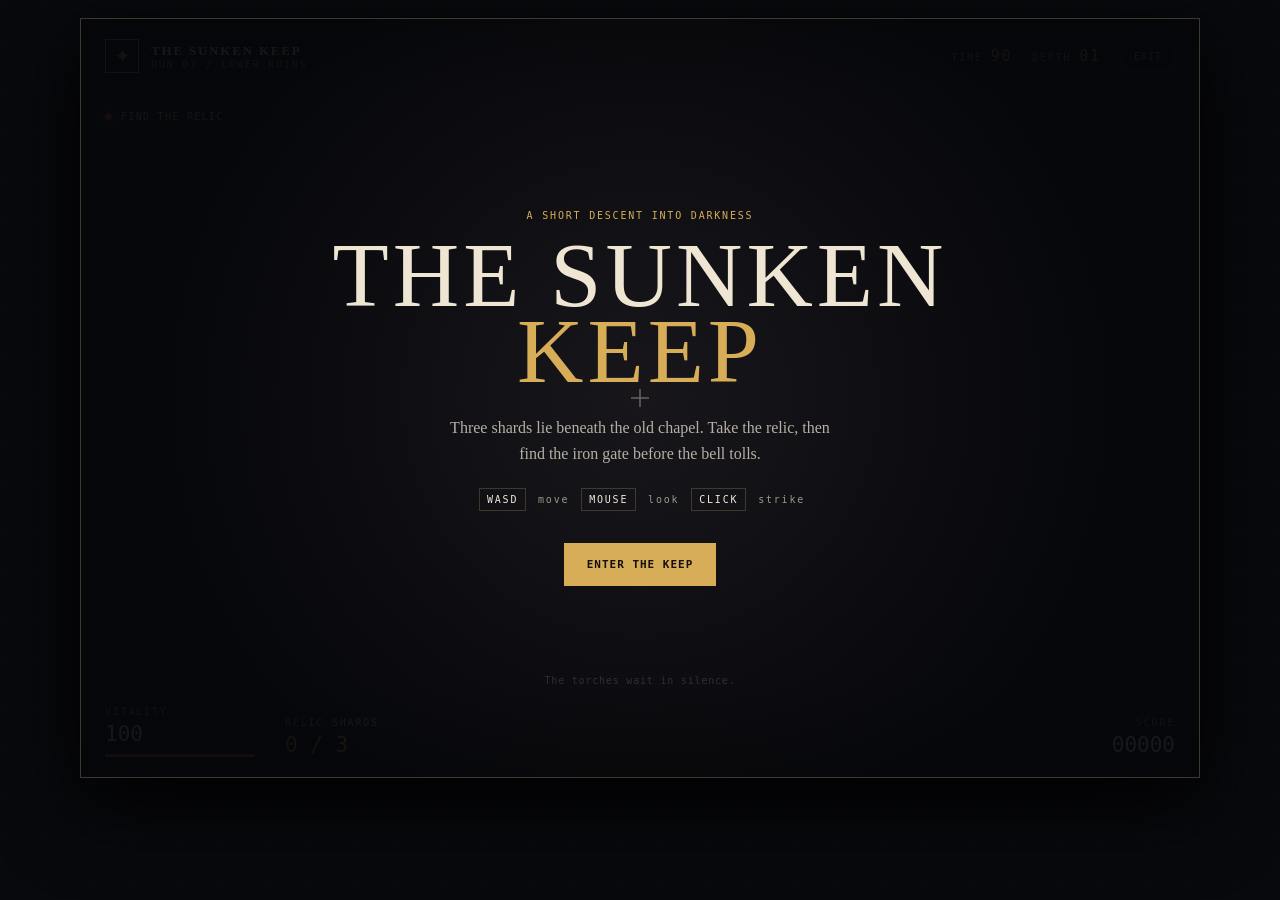
==== dungeon/web/index.html @ 7e93ecce "dungeon" ====
<!doctype html>
<html lang="en">

<head>
    <meta charset="utf-8" />
    <meta name="viewport" content="width=device-width, initial-scale=1" />
    <title>Dungeon Crawler</title>
    <link rel="stylesheet" href="style.css" />
</head>

<body>
    <main class="game-shell">
        <section class="game-window">
            <canvas id="game" aria-label="First-person dungeon view"></canvas>
            <header class="topbar">
                <div class="brand"><span class="sigil">✦</span><span><strong>THE SUNKEN KEEP</strong><small>RUN 07 /
                            LOWER RUINS</small></span></div>
                <div class="readouts"><span>TIME <b id="timer">90</b></span><span>DEPTH <b
                            id="depth">01</b></span><button id="back" class="exit" type="button">EXIT</button></div>
            </header>
            <div class="crosshair" aria-hidden="true"><i></i><i></i></div>
            <div class="objective"><span class="dot"></span><span id="objective">FIND THE RELIC</span></div>
            <div class="bottom-hud">
                <div class="stat"><span>VITALITY</span><strong id="health">100</strong><i><em
                            id="health-meter"></em></i></div>
                <div class="stat gold"><span>RELIC SHARDS</span><strong id="shards">0 / 3</strong></div>
                <div class="stat score"><span>SCORE</span><strong id="score">00000</strong></div>
            </div>
            <div id="start-panel" class="overlay">
                <p class="eyebrow">A SHORT DESCENT INTO DARKNESS</p>
                <h1>THE SUNKEN<br /><em>KEEP</em></h1>
                <p class="intro">Three shards lie beneath the old chapel. Take the relic, then find the iron gate before
                    the bell tolls.</p>
                <p class="controls"><kbd>WASD</kbd> move <kbd>MOUSE</kbd> look <kbd>CLICK</kbd> strike</p>
                <button id="start" class="primary" type="button">ENTER THE KEEP</button>
            </div>
            <div id="end-panel" class="overlay hidden">
                <p id="result-kicker" class="eyebrow">THE KEEP REMEMBERS</p>
                <h1 id="result-title">ESCAPED.</h1>
                <p id="result-copy" class="intro">The relic is yours.</p>
                <div class="final-score">SCORE <b id="final-score">00000</b><span>BEST <b id="best">00000</b></span>
                </div>
                <button id="again" class="primary" type="button">DESCEND AGAIN</button>
            </div>
            <p id="status" class="status">The torches wait in silence.</p>
        </section>
    </main>
    <script type="module" src="game.js"></script>
</body>

</html>
---- dungeon/web/style.css ----
:root {
    color-scheme: dark;
    --ink: #f0e9d8;
    --muted: #9c978c;
    --line: rgba(224, 193, 122, .22);
    --gold: #d7ad58;
    --ember: #e76742;
    --deep: #08090d;
}

* {
    box-sizing: border-box;
}

body {
    margin: 0;
    min-height: 100vh;
    background: #08090d;
    color: var(--ink);
    font-family: Georgia, 'Times New Roman', serif;
}

body::before {
    content: '';
    position: fixed;
    inset: 0;
    pointer-events: none;
    opacity: .18;
    background-image: linear-gradient(rgba(215, 173, 88, .08) 1px, transparent 1px), linear-gradient(90deg, rgba(215, 173, 88, .08) 1px, transparent 1px);
    background-size: 44px 44px;
}

button {
    font: inherit;
    cursor: pointer;
}

.game-shell {
    width: min(1120px, calc(100% - 28px));
    margin: 0 auto;
    padding: 18px 0;
}

.game-window {
    position: relative;
    height: min(88vh, 760px);
    min-height: 480px;
    overflow: hidden;
    border: 1px solid var(--line);
    background: #11121a;
    box-shadow: 0 24px 80px #000;
}

canvas {
    display: block;
    width: 100%;
    height: 100%;
    image-rendering: auto;
}

.topbar,
.bottom-hud {
    position: absolute;
    left: 0;
    right: 0;
    z-index: 2;
    display: flex;
    align-items: center;
    justify-content: space-between;
    padding: 20px 24px;
    background: linear-gradient(180deg, rgba(5, 6, 9, .9), transparent);
}

.topbar {
    top: 0;
}

.brand,
.readouts {
    display: flex;
    align-items: center;
    gap: 12px;
}

.sigil {
    display: grid;
    place-items: center;
    width: 34px;
    height: 34px;
    border: 1px solid var(--gold);
    color: var(--gold);
    font-size: 20px;
}

.brand strong,
.brand small,
.readouts span,
.stat span,
.eyebrow,
.controls {
    display: block;
    letter-spacing: 1.8px;
}

.brand strong {
    font-size: 13px;
}

.brand small,
.readouts span,
.stat span {
    color: var(--muted);
    font: 10px Consolas, monospace;
}

.readouts {
    gap: 20px;
}

.readouts b {
    color: var(--gold);
    font: 15px Consolas, monospace;
}

.exit {
    border: 1px solid var(--line);
    padding: 8px 12px;
    background: transparent;
    color: var(--muted);
    font: 10px Consolas, monospace;
    letter-spacing: 1px;
}

.objective {
    position: absolute;
    z-index: 2;
    top: 92px;
    left: 24px;
    display: flex;
    gap: 9px;
    align-items: center;
    color: #d9c9a7;
    font: 10px Consolas, monospace;
    letter-spacing: 1.3px;
}

.dot {
    width: 7px;
    height: 7px;
    border-radius: 50%;
    background: var(--ember);
    box-shadow: 0 0 15px var(--ember);
}

.crosshair {
    position: absolute;
    inset: 50% auto auto 50%;
    z-index: 2;
    width: 24px;
    height: 24px;
    transform: translate(-50%, -50%);
    pointer-events: none;
    opacity: .75;
}

.crosshair i {
    position: absolute;
    background: rgba(240, 233, 216, .8);
}

.crosshair i:first-child {
    left: 11px;
    top: 3px;
    width: 2px;
    height: 18px;
}

.crosshair i:last-child {
    left: 3px;
    top: 11px;
    width: 18px;
    height: 2px;
}

.bottom-hud {
    top: auto;
    bottom: 0;
    gap: 30px;
    align-items: end;
    background: linear-gradient(0deg, rgba(5, 6, 9, .95), transparent);
}

.stat {
    min-width: 150px;
}

.stat strong {
    display: block;
    margin-top: 5px;
    color: var(--ink);
    font: 21px Consolas, monospace;
}

.stat i {
    display: block;
    width: 150px;
    height: 3px;
    margin-top: 8px;
    background: rgba(255, 255, 255, .15);
}

.stat em {
    display: block;
    width: 100%;
    height: 100%;
    background: var(--ember);
}

.gold strong {
    color: var(--gold);
}

.score {
    margin-left: auto;
    text-align: right;
}

.score strong {
    color: #fff;
}

.overlay {
    position: absolute;
    inset: 0;
    z-index: 4;
    display: grid;
    place-content: center;
    justify-items: center;
    padding: 30px;
    text-align: center;
    background: radial-gradient(circle at center, rgba(30, 26, 28, .55), rgba(5, 6, 9, .93) 70%);
}

.hidden {
    display: none;
}

.eyebrow {
    margin: 0 0 16px;
    color: var(--gold);
    font: 10px Consolas, monospace;
}

.overlay h1 {
    margin: 0;
    color: #eee5d2;
    font-size: clamp(42px, 8vw, 92px);
    font-weight: normal;
    line-height: .83;
    letter-spacing: 4px;
}

.overlay h1 em {
    color: var(--gold);
    font-style: normal;
}

.intro {
    max-width: 390px;
    margin: 26px 0 18px;
    color: #b6b0a4;
    line-height: 1.6;
}

.controls {
    color: var(--muted);
    font: 10px Consolas, monospace;
}

.controls kbd {
    margin: 0 4px;
    padding: 5px 7px;
    border: 1px solid var(--line);
    color: var(--ink);
}

.primary {
    margin-top: 28px;
    border: 1px solid var(--gold);
    padding: 14px 22px;
    background: var(--gold);
    color: #14100a;
    font: 700 11px Consolas, monospace;
    letter-spacing: 1px;
}

.primary:hover {
    background: #f0d184;
}

.final-score {
    color: var(--gold);
    font: 12px Consolas, monospace;
    letter-spacing: 1px;
}

.final-score b {
    color: #fff;
    font-size: 22px;
}

.final-score span {
    margin-left: 18px;
    color: var(--muted);
}

.status {
    position: absolute;
    z-index: 3;
    bottom: 91px;
    left: 50%;
    margin: 0;
    transform: translateX(-50%);
    color: rgba(240, 233, 216, .7);
    font: 10px Consolas, monospace;
    letter-spacing: .8px;
    text-align: center;
    white-space: nowrap;
}

@media (max-width: 600px) {
    .game-shell {
        width: 100%;
        padding: 0;
    }

    .game-window {
        min-height: 100vh;
        height: 100vh;
        border: 0;
    }

    .topbar,
    .bottom-hud {
        padding: 16px;
    }

    .brand small {
        display: none;
    }

    .readouts {
        gap: 9px;
    }

    .stat {
        min-width: 0;
    }

    .stat i {
        width: 90px;
    }

    .stat strong {
        font-size: 16px;
    }

    .bottom-hud {
        gap: 12px;
    }

    .status {
        bottom: 82px;
        max-width: 90%;
        overflow: hidden;
    }

    .objective {
        top: 76px;
        left: 16px;
    }
}
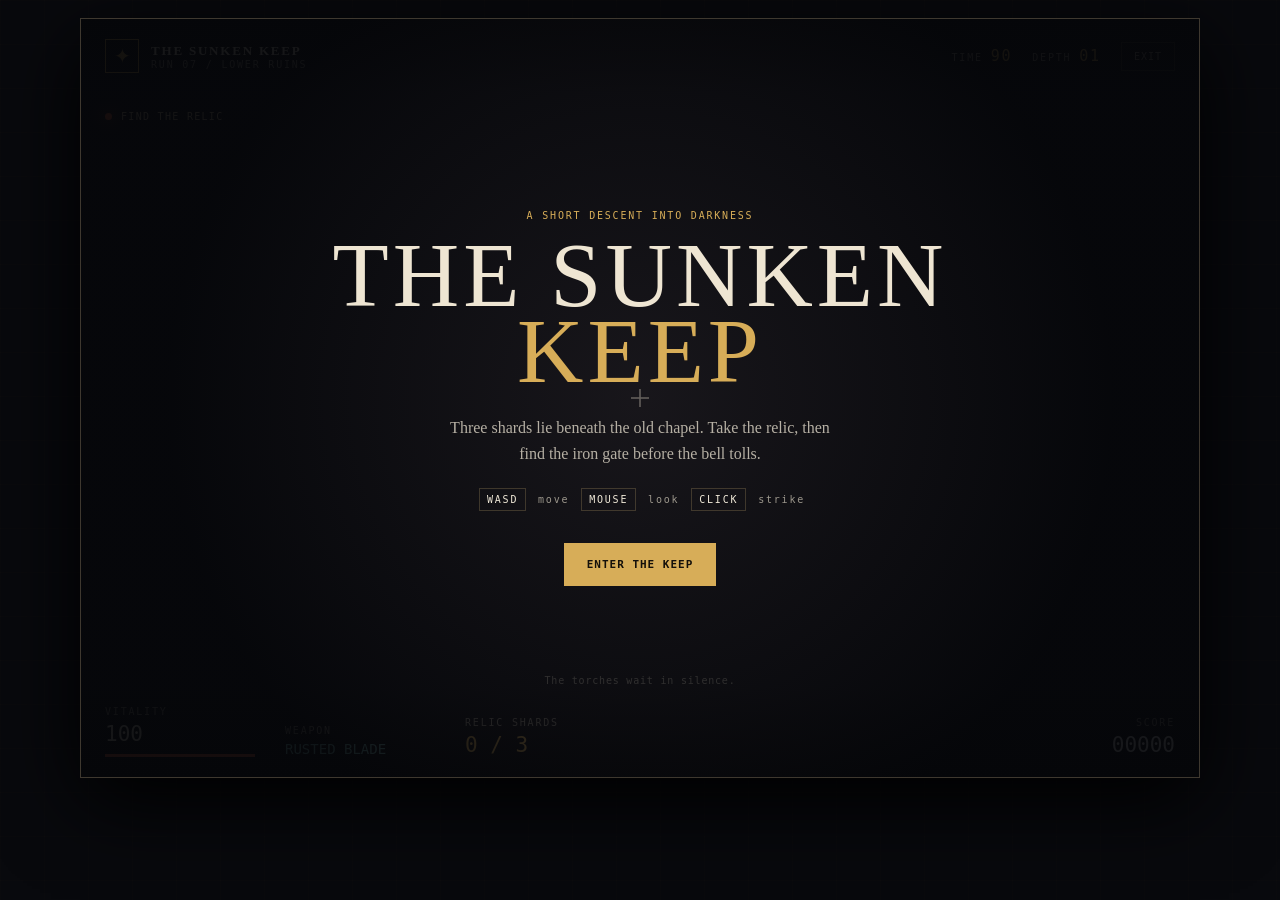
==== commit 6870e393: "stuff" ====
--- a/dungeon/web/index.html
+++ b/dungeon/web/index.html
@@ -20,9 +20,12 @@
             </header>
             <div class="crosshair" aria-hidden="true"><i></i><i></i></div>
             <div class="objective"><span class="dot"></span><span id="objective">FIND THE RELIC</span></div>
+            <div id="boss-hud" class="boss-hud hidden"><span id="boss-name">BOSS</span><strong
+                    id="boss-health-label">100%</strong><i><em id="boss-meter"></em></i></div>
             <div class="bottom-hud">
                 <div class="stat"><span>VITALITY</span><strong id="health">100</strong><i><em
                             id="health-meter"></em></i></div>
+                <div class="stat weapon"><span>WEAPON</span><strong id="weapon">RUSTED BLADE</strong></div>
                 <div class="stat gold"><span>RELIC SHARDS</span><strong id="shards">0 / 3</strong></div>
                 <div class="stat score"><span>SCORE</span><strong id="score">00000</strong></div>
             </div>
--- a/dungeon/web/style.css
+++ b/dungeon/web/style.css
@@ -144,6 +144,43 @@
     letter-spacing: 1.3px;
 }
 
+.boss-hud {
+    position: absolute;
+    z-index: 2;
+    top: 118px;
+    left: 24px;
+    width: min(300px, calc(100% - 48px));
+    color: var(--ember);
+    font: 10px Consolas, monospace;
+    letter-spacing: 1.3px;
+}
+
+.boss-hud span,
+.boss-hud strong {
+    display: inline-block;
+}
+
+.boss-hud strong {
+    float: right;
+    color: var(--ink);
+    font-weight: normal;
+}
+
+.boss-hud i {
+    display: block;
+    height: 5px;
+    margin-top: 7px;
+    background: rgba(255, 255, 255, .18);
+}
+
+.boss-hud em {
+    display: block;
+    width: 100%;
+    height: 100%;
+    background: var(--ember);
+    box-shadow: 0 0 12px rgba(231, 103, 66, .7);
+}
+
 .dot {
     width: 7px;
     height: 7px;
@@ -218,6 +255,15 @@
 
 .gold strong {
     color: var(--gold);
+}
+
+.weapon strong {
+    max-width: 130px;
+    overflow: hidden;
+    color: #8ed6d3;
+    font-size: 14px;
+    text-overflow: ellipsis;
+    white-space: nowrap;
 }
 
 .score {
@@ -375,8 +421,14 @@
         overflow: hidden;
     }
 
-    .objective {
+    .objective,
+    .boss-hud {
         top: 76px;
         left: 16px;
     }
+
+    .boss-hud {
+        top: 102px;
+        width: calc(100% - 32px);
+    }
 }
